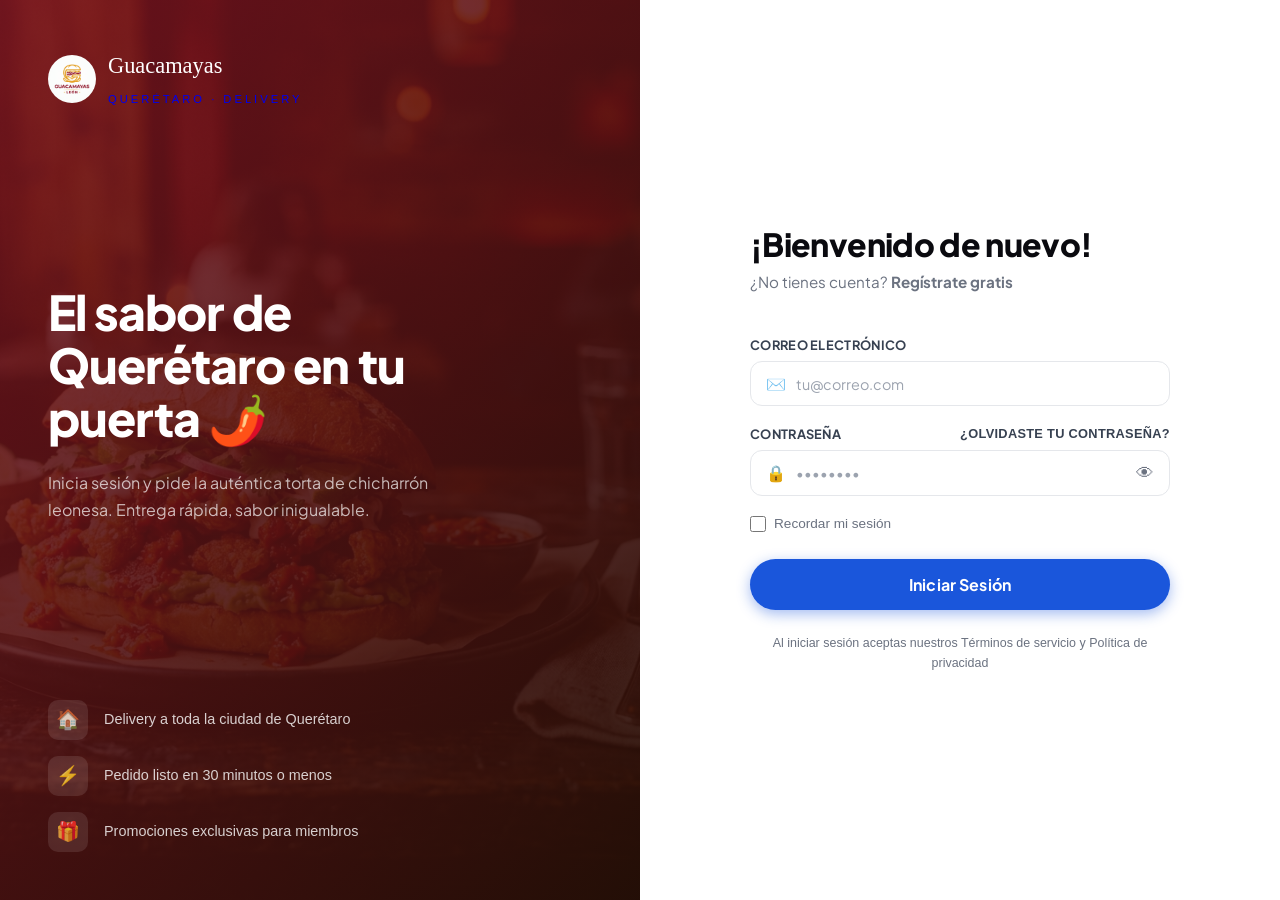
==== login.html @ 79bee3cc "subir archivos" ====
<!DOCTYPE html>
<html lang="es">

<head>
  <meta charset="UTF-8">
  <meta name="viewport" content="width=device-width, initial-scale=1.0">
  <title>Iniciar Sesión | Guacamayas Querétaro</title>
  <meta name="description" content="Inicia sesión en Guacamayas Querétaro y pide tu torta de chicharrón favorita.">
  <link rel="stylesheet" href="css/styles.css">
  <style>
    body {
      min-height: 100vh;
      display: flex;
      align-items: stretch;
      background: var(--marron);
    }

    .auth-split {
      display: grid;
      grid-template-columns: 1fr 1fr;
      width: 100%;
      min-height: 100vh;
    }

    /* LEFT PANEL */
    .auth-visual {
      position: relative;
      overflow: hidden;
      background: var(--gradiente-hero);
    }

    .auth-visual-bg {
      position: absolute;
      inset: 0;
      background: url('img/hero.png') center/cover no-repeat;
      filter: brightness(0.35) saturate(1.2);
    }

    .auth-visual-overlay {
      position: absolute;
      inset: 0;
      background: linear-gradient(135deg, rgba(176, 28, 46, 0.6) 0%, rgba(44, 18, 8, 0.8) 100%);
    }

    .auth-visual-content {
      position: relative;
      z-index: 2;
      padding: 3rem;
      height: 100%;
      display: flex;
      flex-direction: column;
      justify-content: space-between;
    }

    .auth-brand {
      display: flex;
      align-items: center;
      gap: 0.75rem;
      text-decoration: none;
    }

    .auth-brand img {
      width: 48px;
      height: 48px;
      border-radius: 50%;
      border: 2px solid var(--dorado);
    }

    .auth-brand-text .name {
      font-family: 'Playfair Display', serif;
      font-size: 1.4rem;
      color: var(--blanco);
      display: block;
    }

    .auth-brand-text .city {
      font-family: 'Montserrat', sans-serif;
      font-size: 0.7rem;
      letter-spacing: 3px;
      color: var(--dorado);
      text-transform: uppercase;
    }

    .auth-tagline {
      padding: 3rem 0;
    }

    .auth-tagline h1 {
      font-size: clamp(2rem, 4vw, 3rem);
      color: var(--blanco);
      line-height: 1.1;
      margin-bottom: 1.5rem;
    }

    .auth-tagline h1 span {
      color: var(--dorado);
    }

    .auth-tagline p {
      color: rgba(255, 255, 255, 0.7);
      font-size: 1rem;
      line-height: 1.7;
      max-width: 380px;
    }

    .auth-perks {
      display: flex;
      flex-direction: column;
      gap: 1rem;
    }

    .perk {
      display: flex;
      align-items: center;
      gap: 1rem;
      color: rgba(255, 255, 255, 0.8);
      font-family: 'Montserrat', sans-serif;
      font-size: 0.9rem;
    }

    .perk-icon {
      width: 40px;
      height: 40px;
      border-radius: 10px;
      background: rgba(255, 255, 255, 0.1);
      display: flex;
      align-items: center;
      justify-content: center;
      font-size: 1.2rem;
      flex-shrink: 0;
    }

    /* RIGHT PANEL */
    .auth-form-panel {
      background: var(--crema);
      display: flex;
      align-items: center;
      justify-content: center;
      padding: 3rem 2rem;
    }

    .auth-form-box {
      width: 100%;
      max-width: 420px;
      animation: fadeInUp 0.5s ease both;
    }

    .auth-form-header {
      margin-bottom: 2.5rem;
    }

    .auth-form-header h2 {
      font-size: 2rem;
      color: var(--marron);
      margin-bottom: 0.5rem;
    }

    .auth-form-header p {
      color: var(--gris);
      font-size: 0.95rem;
    }

    .auth-form-header p a {
      color: var(--rojo);
      font-weight: 700;
      text-decoration: none;
      transition: var(--trans);
    }

    .auth-form-header p a:hover {
      text-decoration: underline;
    }

    .auth-divider {
      display: flex;
      align-items: center;
      gap: 1rem;
      margin: 1.5rem 0;
      color: var(--gris);
      font-size: 0.8rem;
      font-family: 'Montserrat', sans-serif;
    }

    .auth-divider::before,
    .auth-divider::after {
      content: '';
      flex: 1;
      height: 1px;
      background: var(--crema-dark);
    }

    .btn-social {
      width: 100%;
      padding: 0.85rem;
      background: var(--blanco);
      border: 2px solid var(--crema-dark);
      border-radius: var(--radius-md);
      font-family: 'Montserrat', sans-serif;
      font-size: 0.9rem;
      font-weight: 600;
      color: var(--marron);
      cursor: pointer;
      display: flex;
      align-items: center;
      justify-content: center;
      gap: 0.75rem;
      transition: var(--trans);
      margin-bottom: 0.75rem;
    }

    .btn-social:hover {
      border-color: var(--rojo);
      background: var(--crema);
    }

    .btn-social img {
      width: 20px;
      height: 20px;
    }

    .forgot-link {
      float: right;
      font-family: 'Montserrat', sans-serif;
      font-size: 0.8rem;
      color: var(--rojo);
      text-decoration: none;
      font-weight: 600;
      transition: var(--trans);
    }

    .forgot-link:hover {
      text-decoration: underline;
    }

    .password-toggle {
      position: absolute;
      right: 1rem;
      top: 50%;
      transform: translateY(-50%);
      background: none;
      border: none;
      cursor: pointer;
      color: var(--gris);
      font-size: 1.1rem;
      transition: var(--trans);
    }

    .password-toggle:hover {
      color: var(--rojo);
    }

    .auth-footer-note {
      margin-top: 1.5rem;
      text-align: center;
      font-size: 0.78rem;
      color: var(--gris);
      font-family: 'Montserrat', sans-serif;
    }

    .auth-footer-note a {
      color: var(--rojo);
      text-decoration: none;
    }

    @keyframes fadeInUp {
      from {
        opacity: 0;
        transform: translateY(30px);
      }

      to {
        opacity: 1;
        transform: translateY(0);
      }
    }

    @media (max-width: 768px) {
      .auth-split {
        grid-template-columns: 1fr;
      }

      .auth-visual {
        display: none;
      }
    }
  </style>
</head>

<body>

  <div class="auth-split">
    <!-- LEFT: Visual Panel -->
    <div class="auth-visual">
      <div class="auth-visual-bg"></div>
      <div class="auth-visual-overlay"></div>
      <div class="auth-visual-content">
        <a href="index.html" class="auth-brand">
          <img src="img/logo.png" alt="Logo">
          <div class="auth-brand-text">
            <span class="name">Guacamayas</span>
            <span class="city">Querétaro · Delivery</span>
          </div>
        </a>

        <div class="auth-tagline">
          <h1>El sabor de<br>Querétaro en tu<br><span>puerta</span> 🌶️</h1>
          <p>Inicia sesión y pide la auténtica torta de chicharrón leonesa. Entrega rápida, sabor inigualable.</p>
        </div>

        <div class="auth-perks">
          <div class="perk">
            <div class="perk-icon">🏠</div>
            <span>Delivery a toda la ciudad de Querétaro</span>
          </div>
          <div class="perk">
            <div class="perk-icon">⚡</div>
            <span>Pedido listo en 30 minutos o menos</span>
          </div>
          <div class="perk">
            <div class="perk-icon">🎁</div>
            <span>Promociones exclusivas para miembros</span>
          </div>
        </div>
      </div>
    </div>

    <!-- RIGHT: Form Panel -->
    <div class="auth-form-panel">
      <div class="auth-form-box">
        <div class="auth-form-header">
          <h2>¡Bienvenido de nuevo!</h2>
          <p>¿No tienes cuenta? <a href="register.html">Regístrate gratis</a></p>
        </div>

        <!-- EMAIL FORM -->
        <form id="loginForm" onsubmit="handleLogin(event)">
          <div class="form-group">
            <label for="email">Correo electrónico</label>
            <div class="input-icon-wrap">
              <span class="icon">✉️</span>
              <input type="email" id="email" class="form-control" placeholder="tu@correo.com" required
                autocomplete="email">
            </div>
          </div>

          <div class="form-group">
            <label for="password">
              Contraseña
              <a href="#" class="forgot-link">¿Olvidaste tu contraseña?</a>
            </label>
            <div class="input-icon-wrap" style="position:relative">
              <span class="icon">🔒</span>
              <input type="password" id="password" class="form-control" placeholder="••••••••" required
                autocomplete="current-password">
              <button type="button" class="password-toggle" id="passToggle" onclick="togglePassword()">👁</button>
            </div>
          </div>

          <div style="display:flex;align-items:center;gap:0.5rem;margin-bottom:1.5rem">
            <input type="checkbox" id="remember" style="accent-color:var(--rojo);width:16px;height:16px">
            <label for="remember"
              style="font-family:'Montserrat',sans-serif;font-size:0.85rem;color:var(--gris);cursor:pointer">Recordar mi
              sesión</label>
          </div>

          <button type="submit" class="btn btn-primary btn-full btn-lg" id="loginSubmit">
            Iniciar Sesión
          </button>
        </form>

        <p class="auth-footer-note">
          Al iniciar sesión aceptas nuestros <a href="#">Términos de servicio</a> y <a href="#">Política de
            privacidad</a>
        </p>
      </div>
    </div>
  </div>

  <div class="toast-container" id="toastContainer"></div>

  <script src="js/app.js"></script>
  <script>
    async function handleLogin(e) {
      e.preventDefault();
      const btn = document.getElementById('loginSubmit');
      const email = document.getElementById('email').value.trim();
      const password = document.getElementById('password').value;

      btn.innerHTML = '<span class="spinner"></span> Verificando...';
      btn.disabled = true;

      try {
        const res = await fetch('api/login.php', {
          method: 'POST',
          headers: { 'Content-Type': 'application/json' },
          body: JSON.stringify({ email, password })
        });
        const data = await res.json();

        if (data.success) {
          localStorage.setItem('gcm_user', JSON.stringify(data.user));
          showToast('¡Bienvenido! 🌶️ Redirigiendo...', 'success');
          setTimeout(() => { window.location.href = 'menu.html'; }, 1200);
        } else {
          showToast(data.message || 'Correo o contraseña incorrectos', 'error');
          btn.innerHTML = 'Iniciar Sesión';
          btn.disabled = false;
        }
      } catch (err) {
        showToast('Error de conexión. Intenta de nuevo.', 'error');
        btn.innerHTML = 'Iniciar Sesión';
        btn.disabled = false;
      }
    }

    function togglePassword() {
      const inp = document.getElementById('password');
      inp.type = inp.type === 'password' ? 'text' : 'password';
    }

    function loginWithGoogle() {
      showToast('Login con Google próximamente 🔗', 'info');
    }

    function loginWithFacebook() {
      showToast('Login con Facebook próximamente 🔗', 'info');
    }
  </script>
</body>

</html>
---- css/styles.css ----
/* ============================================
   GUACAMAYAS QUERÉTARO — Rediseño Premium
   Paleta: Azul Profundo · Negro · Blanco
   Tipografía: Plus Jakarta Sans (estilo Rappi)
   ============================================ */

@import url('https://fonts.googleapis.com/css2?family=Plus+Jakarta+Sans:ital,wght@0,200..800;1,200..800&display=swap');

/* === VARIABLES === */
:root {
  /* Paleta principal */
  --azul:        #1A56DB;
  --azul-dark:   #1139A8;
  --azul-light:  #3B82F6;
  --azul-glow:   rgba(26,86,219,0.35);
  --azul-soft:   rgba(26,86,219,0.08);

  /* Neutros */
  --negro:       #0A0A0F;
  --negro-mid:   #111827;
  --negro-card:  #1A1F2E;
  --gris-dark:   #374151;
  --gris:        #6B7280;
  --gris-light:  #9CA3AF;
  --gris-border: #E5E7EB;
  --blanco:      #FFFFFF;
  --blanco-soft: #F9FAFB;
  --blanco-muted:#F3F4F6;

  /* Acentos */
  --acento:      #60A5FA;
  --success:     #10B981;
  --warning:     #F59E0B;
  --error:       #EF4444;

  /* Sombras */
  --sombra-sm:   0 1px 3px rgba(0,0,0,0.12), 0 1px 2px rgba(0,0,0,0.08);
  --sombra:      0 4px 16px rgba(0,0,0,0.10);
  --sombra-md:   0 8px 30px rgba(0,0,0,0.14);
  --sombra-lg:   0 20px 60px rgba(0,0,0,0.20);
  --sombra-azul: 0 8px 30px rgba(26,86,219,0.35);
  --sombra-hover:0 12px 40px rgba(26,86,219,0.25);

  /* Gradientes */
  --gradiente-hero:   linear-gradient(135deg, #0A0A0F 0%, #0D1B3E 50%, #0A0A0F 100%);
  --gradiente-btn:    linear-gradient(135deg, var(--azul) 0%, var(--azul-light) 100%);
  --gradiente-card:   linear-gradient(145deg, #1A1F2E 0%, #111827 100%);
  --gradiente-glass:  linear-gradient(135deg, rgba(255,255,255,0.06) 0%, rgba(255,255,255,0.02) 100%);

  /* Radios */
  --radius-xs: 4px;
  --radius-sm: 8px;
  --radius-md: 12px;
  --radius-lg: 18px;
  --radius-xl: 24px;
  --radius-2xl:32px;
  --radius-full:9999px;

  /* Transición */
  --trans: all 0.25s cubic-bezier(0.4,0,0.2,1);
  --trans-slow: all 0.4s cubic-bezier(0.4,0,0.2,1);
}

/* === RESET === */
*, *::before, *::after { box-sizing: border-box; margin: 0; padding: 0; }

html { scroll-behavior: smooth; font-size: 16px; }

body {
  font-family: 'Plus Jakarta Sans', sans-serif;
  background: var(--blanco-soft);
  color: var(--negro);
  line-height: 1.6;
  overflow-x: hidden;
  -webkit-font-smoothing: antialiased;
}

/* === SCROLLBAR === */
::-webkit-scrollbar { width: 5px; }
::-webkit-scrollbar-track { background: var(--blanco-muted); }
::-webkit-scrollbar-thumb { background: var(--azul); border-radius: 10px; }

/* === TYPOGRAPHY === */
h1, h2, h3 {
  font-family: 'Plus Jakarta Sans', sans-serif;
  font-weight: 800;
  letter-spacing: -0.02em;
  line-height: 1.15;
}

h4, h5, h6 {
  font-family: 'Plus Jakarta Sans', sans-serif;
  font-weight: 700;
}

/* === NAVBAR === */
.navbar {
  position: fixed;
  top: 0; left: 0; right: 0;
  z-index: 1000;
  display: flex;
  align-items: center;
  justify-content: space-between;
  padding: 0 2rem;
  height: 64px;
  background: rgba(10,10,15,0.96);
  backdrop-filter: blur(24px);
  -webkit-backdrop-filter: blur(24px);
  border-bottom: 1px solid rgba(255,255,255,0.06);
  box-shadow: 0 1px 0 rgba(255,255,255,0.04);
}

.nav-logo {
  display: flex;
  align-items: center;
  gap: 10px;
  text-decoration: none;
}

.nav-logo img {
  height: 36px;
  width: 36px;
  border-radius: var(--radius-sm);
  object-fit: cover;
  border: 1.5px solid var(--azul);
}

.nav-logo-text {
  display: flex;
  flex-direction: column;
  line-height: 1.1;
}

.nav-logo-text .brand {
  font-family: 'Plus Jakarta Sans', sans-serif;
  font-size: 1.1rem;
  color: var(--blanco);
  font-weight: 800;
  letter-spacing: -0.02em;
}

.nav-logo-text .sub {
  font-family: 'Plus Jakarta Sans', sans-serif;
  font-size: 0.62rem;
  color: var(--azul-light);
  letter-spacing: 2.5px;
  text-transform: uppercase;
  font-weight: 600;
}

.nav-links {
  display: flex;
  align-items: center;
  gap: 0.25rem;
  list-style: none;
}

.nav-links a {
  color: rgba(255,255,255,0.65);
  text-decoration: none;
  font-family: 'Plus Jakarta Sans', sans-serif;
  font-size: 0.875rem;
  font-weight: 600;
  padding: 0.45rem 0.9rem;
  border-radius: var(--radius-full);
  transition: var(--trans);
}

.nav-links a:hover {
  color: var(--blanco);
  background: rgba(255,255,255,0.08);
}

.nav-links a.active {
  color: var(--azul-light);
  background: rgba(26,86,219,0.15);
}

.nav-actions { display: flex; align-items: center; gap: 0.75rem; }

.btn-cart {
  position: relative;
  background: rgba(26,86,219,0.15);
  border: 1px solid rgba(26,86,219,0.4);
  color: var(--blanco);
  width: 40px; height: 40px;
  border-radius: var(--radius-full);
  cursor: pointer;
  display: flex; align-items: center; justify-content: center;
  font-size: 1.1rem;
  transition: var(--trans);
  text-decoration: none;
}

.btn-cart:hover {
  background: var(--azul);
  border-color: var(--azul);
  transform: scale(1.06);
  box-shadow: var(--sombra-azul);
}

.cart-badge {
  position: absolute;
  top: -4px; right: -4px;
  background: var(--azul-light);
  color: var(--blanco);
  font-size: 0.6rem;
  font-weight: 800;
  width: 16px; height: 16px;
  border-radius: 50%;
  display: flex; align-items: center; justify-content: center;
  font-family: 'Plus Jakarta Sans', sans-serif;
  border: 1.5px solid var(--negro);
}

/* === BUTTONS === */
.btn {
  display: inline-flex;
  align-items: center;
  justify-content: center;
  gap: 0.5rem;
  padding: 0.75rem 1.5rem;
  border-radius: var(--radius-full);
  font-family: 'Plus Jakarta Sans', sans-serif;
  font-size: 0.875rem;
  font-weight: 700;
  letter-spacing: 0.01em;
  border: none;
  cursor: pointer;
  text-decoration: none;
  transition: var(--trans);
  position: relative;
  overflow: hidden;
  white-space: nowrap;
}

.btn-primary {
  background: var(--azul);
  color: var(--blanco);
  box-shadow: 0 4px 14px rgba(26,86,219,0.4);
}

.btn-primary:hover {
  background: var(--azul-dark);
  transform: translateY(-1px);
  box-shadow: 0 8px 24px rgba(26,86,219,0.5);
}

.btn-primary:active { transform: translateY(0); }

.btn-secondary {
  background: transparent;
  color: var(--azul);
  border: 1.5px solid var(--azul);
}

.btn-secondary:hover {
  background: var(--azul-soft);
  transform: translateY(-1px);
}

.btn-dark {
  background: var(--negro);
  color: var(--blanco);
  box-shadow: var(--sombra-sm);
}

.btn-dark:hover {
  background: var(--negro-mid);
  transform: translateY(-1px);
  box-shadow: var(--sombra-md);
}

.btn-ghost {
  background: rgba(255,255,255,0.08);
  color: var(--blanco);
  border: 1px solid rgba(255,255,255,0.12);
}

.btn-ghost:hover {
  background: rgba(255,255,255,0.14);
  transform: translateY(-1px);
}

.btn-sm  { padding: 0.45rem 1rem;  font-size: 0.8rem; }
.btn-lg  { padding: 0.95rem 2rem;  font-size: 1rem; }
.btn-full { width: 100%; }

/* === CARDS === */
.card {
  background: var(--blanco);
  border-radius: var(--radius-lg);
  overflow: hidden;
  box-shadow: var(--sombra-sm);
  border: 1px solid var(--gris-border);
  transition: var(--trans);
}

.card:hover {
  transform: translateY(-4px);
  box-shadow: var(--sombra-hover);
  border-color: rgba(26,86,219,0.2);
}

/* === BADGE === */
.badge {
  display: inline-flex;
  align-items: center;
  gap: 0.25rem;
  padding: 0.2rem 0.65rem;
  border-radius: var(--radius-full);
  font-family: 'Plus Jakarta Sans', sans-serif;
  font-size: 0.72rem;
  font-weight: 700;
  letter-spacing: 0.3px;
}

.badge-hot  { background: rgba(239,68,68,0.1);  color: #EF4444; }
.badge-new  { background: rgba(26,86,219,0.1);  color: var(--azul); }
.badge-veg  { background: rgba(16,185,129,0.1); color: var(--success); }
.badge-dark { background: var(--negro); color: var(--blanco); }

/* === SECTION TITLES === */
.section-title { text-align: center; margin-bottom: 3rem; }

.section-title h2 {
  font-size: 2.25rem;
  color: var(--negro);
  margin-bottom: 0.5rem;
}

.section-title h2 span { color: var(--azul); }

.section-title p {
  color: var(--gris);
  font-size: 1rem;
  max-width: 500px;
  margin: 0 auto;
  font-weight: 500;
}

.section-line {
  width: 48px;
  height: 3px;
  background: var(--gradiente-btn);
  border-radius: 2px;
  margin: 0.75rem auto 1.25rem;
}

/* === INPUT FIELDS === */
.form-group { margin-bottom: 1.1rem; }

.form-group label {
  display: block;
  font-family: 'Plus Jakarta Sans', sans-serif;
  font-size: 0.8rem;
  font-weight: 700;
  color: var(--gris-dark);
  margin-bottom: 0.35rem;
  letter-spacing: 0.3px;
  text-transform: uppercase;
}

.form-control {
  width: 100%;
  padding: 0.8rem 1.1rem;
  border: 1.5px solid var(--gris-border);
  border-radius: var(--radius-md);
  font-family: 'Plus Jakarta Sans', sans-serif;
  font-size: 0.9rem;
  font-weight: 500;
  color: var(--negro);
  background: var(--blanco);
  transition: var(--trans);
  outline: none;
}

.form-control:focus {
  border-color: var(--azul);
  box-shadow: 0 0 0 3px rgba(26,86,219,0.12);
}

.form-control::placeholder {
  color: var(--gris-light);
  font-weight: 400;
}

.input-icon-wrap { position: relative; }

.input-icon-wrap .icon {
  position: absolute;
  left: 1rem; top: 50%;
  transform: translateY(-50%);
  color: var(--gris-light);
  font-size: 1rem;
  pointer-events: none;
}

.input-icon-wrap .form-control { padding-left: 2.8rem; }

/* === TOAST === */
.toast-container {
  position: fixed;
  bottom: 1.5rem; right: 1.5rem;
  z-index: 9999;
  display: flex;
  flex-direction: column;
  gap: 0.5rem;
}

.toast {
  background: var(--negro-mid);
  color: var(--blanco);
  padding: 0.85rem 1.25rem;
  border-radius: var(--radius-md);
  font-family: 'Plus Jakarta Sans', sans-serif;
  font-size: 0.85rem;
  font-weight: 600;
  box-shadow: var(--sombra-lg);
  display: flex;
  align-items: center;
  gap: 0.65rem;
  min-width: 260px;
  max-width: 340px;
  animation: slideInToast 0.35s cubic-bezier(0.4,0,0.2,1);
  border-left: 3px solid var(--azul);
}

.toast.success { border-left-color: var(--success); }
.toast.warning { border-left-color: var(--warning); }
.toast.error   { border-left-color: var(--error); }

@keyframes slideInToast {
  from { opacity: 0; transform: translateX(30px) scale(0.95); }
  to   { opacity: 1; transform: translateX(0) scale(1); }
}

/* === MODAL === */
.modal-overlay {
  position: fixed; inset: 0;
  background: rgba(0,0,0,0.7);
  backdrop-filter: blur(8px);
  z-index: 2000;
  display: flex; align-items: center; justify-content: center;
  opacity: 0;
  pointer-events: none;
  transition: var(--trans);
}

.modal-overlay.open { opacity: 1; pointer-events: all; }

.modal {
  background: var(--blanco);
  border-radius: var(--radius-xl);
  padding: 2.25rem;
  width: 90%;
  max-width: 500px;
  position: relative;
  transform: scale(0.94) translateY(16px);
  transition: var(--trans-slow);
  box-shadow: var(--sombra-lg);
  border: 1px solid var(--gris-border);
}

.modal-overlay.open .modal { transform: scale(1) translateY(0); }

.modal-close {
  position: absolute;
  top: 1rem; right: 1rem;
  background: var(--blanco-muted);
  border: none;
  width: 30px; height: 30px;
  border-radius: 50%;
  cursor: pointer;
  display: flex; align-items: center; justify-content: center;
  font-size: 0.85rem;
  color: var(--gris);
  transition: var(--trans);
}

.modal-close:hover { background: var(--error); color: var(--blanco); }

/* === RATING STARS === */
.stars { color: var(--warning); font-size: 0.85rem; letter-spacing: 1px; }

/* === PRICE === */
.price {
  font-family: 'Plus Jakarta Sans', sans-serif;
  font-weight: 800;
  color: var(--azul);
}

.price-old {
  font-family: 'Plus Jakarta Sans', sans-serif;
  font-size: 0.85rem;
  color: var(--gris-light);
  text-decoration: line-through;
  margin-right: 0.4rem;
}

/* === FOOTER === */
.footer {
  background: var(--negro);
  color: rgba(255,255,255,0.6);
  padding: 3rem 2rem 1.5rem;
}

.footer-grid {
  display: grid;
  grid-template-columns: 2fr 1fr 1fr 1.5fr;
  gap: 2.5rem;
  max-width: 1200px;
  margin: 0 auto 2rem;
}

.footer-brand .brand {
  font-family: 'Plus Jakarta Sans', sans-serif;
  font-size: 1.25rem;
  color: var(--blanco);
  margin-bottom: 0.6rem;
  font-weight: 800;
  letter-spacing: -0.02em;
}

.footer-brand p { font-size: 0.875rem; line-height: 1.7; }

.footer-col h5 {
  color: var(--blanco);
  font-family: 'Plus Jakarta Sans', sans-serif;
  font-size: 0.78rem;
  letter-spacing: 1.5px;
  text-transform: uppercase;
  margin-bottom: 1rem;
  font-weight: 700;
}

.footer-col ul { list-style: none; }
.footer-col ul li { margin-bottom: 0.5rem; }
.footer-col ul li a {
  color: rgba(255,255,255,0.5);
  text-decoration: none;
  font-size: 0.875rem;
  transition: var(--trans);
  font-weight: 500;
}
.footer-col ul li a:hover { color: var(--azul-light); }

.footer-divider {
  border: none;
  border-top: 1px solid rgba(255,255,255,0.07);
  margin: 0 auto 1.25rem;
  max-width: 1200px;
}

.footer-bottom {
  max-width: 1200px;
  margin: 0 auto;
  display: flex;
  justify-content: space-between;
  align-items: center;
  font-size: 0.78rem;
  color: rgba(255,255,255,0.3);
  font-weight: 500;
}

.social-links { display: flex; gap: 0.6rem; }
.social-links a {
  width: 34px; height: 34px;
  border-radius: var(--radius-sm);
  background: rgba(255,255,255,0.06);
  border: 1px solid rgba(255,255,255,0.08);
  display: flex; align-items: center; justify-content: center;
  color: rgba(255,255,255,0.6);
  text-decoration: none;
  transition: var(--trans);
}
.social-links a:hover {
  background: var(--azul);
  border-color: var(--azul);
  color: var(--blanco);
}

/* === LOADING SPINNER === */
.spinner {
  width: 18px; height: 18px;
  border: 2.5px solid rgba(255,255,255,0.3);
  border-top-color: var(--blanco);
  border-radius: 50%;
  animation: spin 0.7s linear infinite;
  display: inline-block;
  vertical-align: middle;
}

@keyframes spin { to { transform: rotate(360deg); } }

/* === QUANTITY CONTROL === */
.qty-control {
  display: flex;
  align-items: center;
  gap: 0.4rem;
  background: var(--blanco-muted);
  border-radius: var(--radius-full);
  padding: 0.2rem;
  border: 1px solid var(--gris-border);
}

.qty-btn {
  width: 28px; height: 28px;
  border-radius: 50%;
  border: none;
  background: transparent;
  color: var(--azul);
  font-size: 1.1rem;
  font-weight: 700;
  cursor: pointer;
  display: flex; align-items: center; justify-content: center;
  transition: var(--trans);
  font-family: 'Plus Jakarta Sans', sans-serif;
}

.qty-btn:hover { background: var(--azul); color: var(--blanco); }

.qty-num {
  font-family: 'Plus Jakarta Sans', sans-serif;
  font-weight: 800;
  font-size: 0.9rem;
  min-width: 24px;
  text-align: center;
  color: var(--negro);
}

/* === CHIP / TAG === */
.chip {
  display: inline-flex;
  align-items: center;
  gap: 0.3rem;
  padding: 0.3rem 0.8rem;
  border-radius: var(--radius-full);
  background: var(--blanco-muted);
  border: 1px solid var(--gris-border);
  font-family: 'Plus Jakarta Sans', sans-serif;
  font-size: 0.78rem;
  font-weight: 600;
  color: var(--gris-dark);
  cursor: pointer;
  transition: var(--trans);
}

.chip:hover, .chip.active {
  background: var(--azul-soft);
  border-color: rgba(26,86,219,0.3);
  color: var(--azul);
}

/* === DIVIDER === */
.divider {
  display: flex;
  align-items: center;
  gap: 0.75rem;
  color: var(--gris-light);
  font-size: 0.78rem;
  font-weight: 600;
  font-family: 'Plus Jakarta Sans', sans-serif;
}
.divider::before, .divider::after {
  content: '';
  flex: 1;
  height: 1px;
  background: var(--gris-border);
}

/* === RESPONSIVE === */
@media (max-width: 900px) {
  .footer-grid { grid-template-columns: 1fr 1fr; }
  .nav-links   { display: none; }
}

@media (max-width: 600px) {
  .footer-grid   { grid-template-columns: 1fr; }
  .footer-bottom { flex-direction: column; gap: 1rem; text-align: center; }
  .section-title h2 { font-size: 1.75rem; }
  .navbar { padding: 0 1rem; }
}
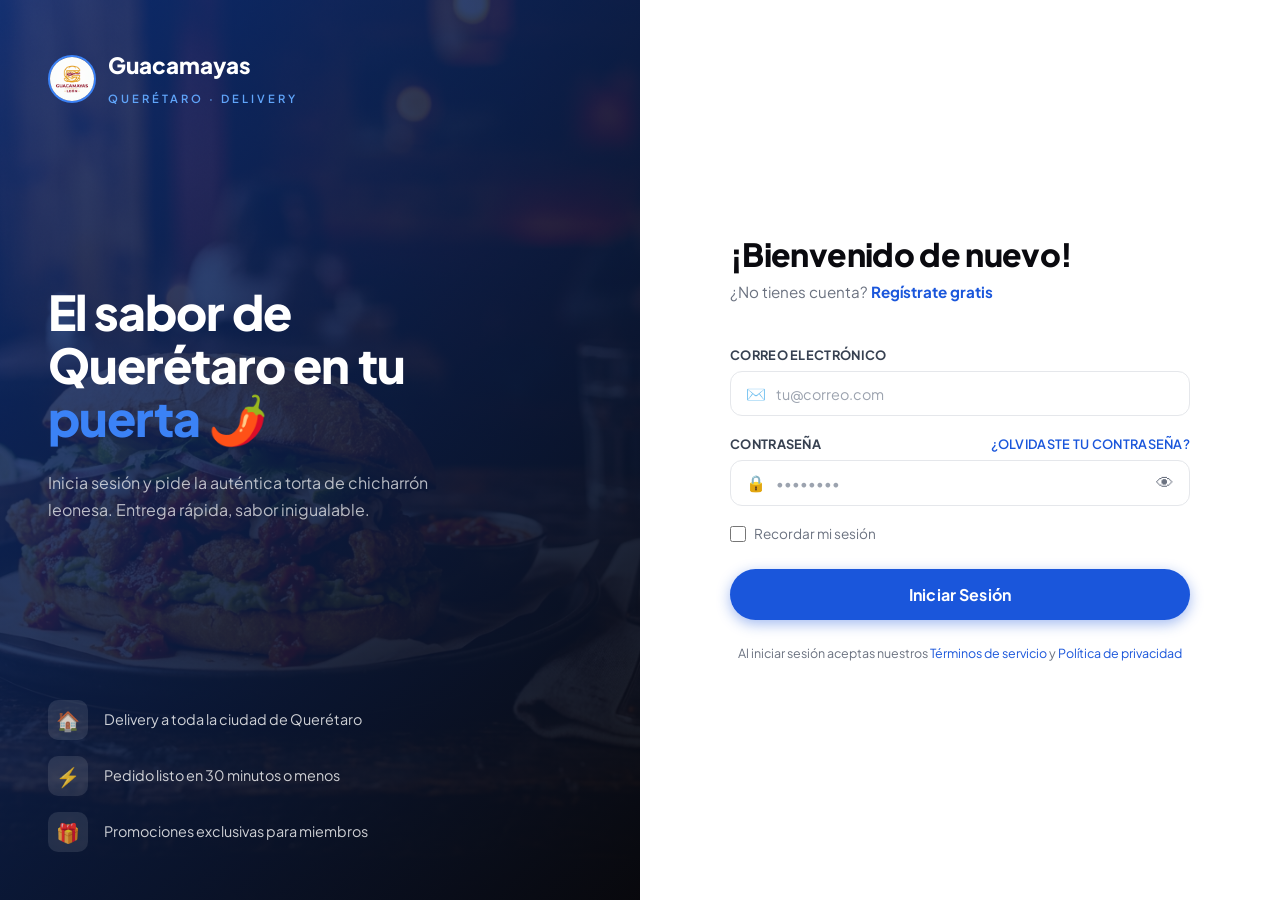
==== commit 28a07e80: "subir archivos" ====
--- a/login.html
+++ b/login.html
@@ -7,283 +7,6 @@
   <title>Iniciar Sesión | Guacamayas Querétaro</title>
   <meta name="description" content="Inicia sesión en Guacamayas Querétaro y pide tu torta de chicharrón favorita.">
   <link rel="stylesheet" href="css/styles.css">
-  <style>
-    body {
-      min-height: 100vh;
-      display: flex;
-      align-items: stretch;
-      background: var(--marron);
-    }
-
-    .auth-split {
-      display: grid;
-      grid-template-columns: 1fr 1fr;
-      width: 100%;
-      min-height: 100vh;
-    }
-
-    /* LEFT PANEL */
-    .auth-visual {
-      position: relative;
-      overflow: hidden;
-      background: var(--gradiente-hero);
-    }
-
-    .auth-visual-bg {
-      position: absolute;
-      inset: 0;
-      background: url('img/hero.png') center/cover no-repeat;
-      filter: brightness(0.35) saturate(1.2);
-    }
-
-    .auth-visual-overlay {
-      position: absolute;
-      inset: 0;
-      background: linear-gradient(135deg, rgba(176, 28, 46, 0.6) 0%, rgba(44, 18, 8, 0.8) 100%);
-    }
-
-    .auth-visual-content {
-      position: relative;
-      z-index: 2;
-      padding: 3rem;
-      height: 100%;
-      display: flex;
-      flex-direction: column;
-      justify-content: space-between;
-    }
-
-    .auth-brand {
-      display: flex;
-      align-items: center;
-      gap: 0.75rem;
-      text-decoration: none;
-    }
-
-    .auth-brand img {
-      width: 48px;
-      height: 48px;
-      border-radius: 50%;
-      border: 2px solid var(--dorado);
-    }
-
-    .auth-brand-text .name {
-      font-family: 'Playfair Display', serif;
-      font-size: 1.4rem;
-      color: var(--blanco);
-      display: block;
-    }
-
-    .auth-brand-text .city {
-      font-family: 'Montserrat', sans-serif;
-      font-size: 0.7rem;
-      letter-spacing: 3px;
-      color: var(--dorado);
-      text-transform: uppercase;
-    }
-
-    .auth-tagline {
-      padding: 3rem 0;
-    }
-
-    .auth-tagline h1 {
-      font-size: clamp(2rem, 4vw, 3rem);
-      color: var(--blanco);
-      line-height: 1.1;
-      margin-bottom: 1.5rem;
-    }
-
-    .auth-tagline h1 span {
-      color: var(--dorado);
-    }
-
-    .auth-tagline p {
-      color: rgba(255, 255, 255, 0.7);
-      font-size: 1rem;
-      line-height: 1.7;
-      max-width: 380px;
-    }
-
-    .auth-perks {
-      display: flex;
-      flex-direction: column;
-      gap: 1rem;
-    }
-
-    .perk {
-      display: flex;
-      align-items: center;
-      gap: 1rem;
-      color: rgba(255, 255, 255, 0.8);
-      font-family: 'Montserrat', sans-serif;
-      font-size: 0.9rem;
-    }
-
-    .perk-icon {
-      width: 40px;
-      height: 40px;
-      border-radius: 10px;
-      background: rgba(255, 255, 255, 0.1);
-      display: flex;
-      align-items: center;
-      justify-content: center;
-      font-size: 1.2rem;
-      flex-shrink: 0;
-    }
-
-    /* RIGHT PANEL */
-    .auth-form-panel {
-      background: var(--crema);
-      display: flex;
-      align-items: center;
-      justify-content: center;
-      padding: 3rem 2rem;
-    }
-
-    .auth-form-box {
-      width: 100%;
-      max-width: 420px;
-      animation: fadeInUp 0.5s ease both;
-    }
-
-    .auth-form-header {
-      margin-bottom: 2.5rem;
-    }
-
-    .auth-form-header h2 {
-      font-size: 2rem;
-      color: var(--marron);
-      margin-bottom: 0.5rem;
-    }
-
-    .auth-form-header p {
-      color: var(--gris);
-      font-size: 0.95rem;
-    }
-
-    .auth-form-header p a {
-      color: var(--rojo);
-      font-weight: 700;
-      text-decoration: none;
-      transition: var(--trans);
-    }
-
-    .auth-form-header p a:hover {
-      text-decoration: underline;
-    }
-
-    .auth-divider {
-      display: flex;
-      align-items: center;
-      gap: 1rem;
-      margin: 1.5rem 0;
-      color: var(--gris);
-      font-size: 0.8rem;
-      font-family: 'Montserrat', sans-serif;
-    }
-
-    .auth-divider::before,
-    .auth-divider::after {
-      content: '';
-      flex: 1;
-      height: 1px;
-      background: var(--crema-dark);
-    }
-
-    .btn-social {
-      width: 100%;
-      padding: 0.85rem;
-      background: var(--blanco);
-      border: 2px solid var(--crema-dark);
-      border-radius: var(--radius-md);
-      font-family: 'Montserrat', sans-serif;
-      font-size: 0.9rem;
-      font-weight: 600;
-      color: var(--marron);
-      cursor: pointer;
-      display: flex;
-      align-items: center;
-      justify-content: center;
-      gap: 0.75rem;
-      transition: var(--trans);
-      margin-bottom: 0.75rem;
-    }
-
-    .btn-social:hover {
-      border-color: var(--rojo);
-      background: var(--crema);
-    }
-
-    .btn-social img {
-      width: 20px;
-      height: 20px;
-    }
-
-    .forgot-link {
-      float: right;
-      font-family: 'Montserrat', sans-serif;
-      font-size: 0.8rem;
-      color: var(--rojo);
-      text-decoration: none;
-      font-weight: 600;
-      transition: var(--trans);
-    }
-
-    .forgot-link:hover {
-      text-decoration: underline;
-    }
-
-    .password-toggle {
-      position: absolute;
-      right: 1rem;
-      top: 50%;
-      transform: translateY(-50%);
-      background: none;
-      border: none;
-      cursor: pointer;
-      color: var(--gris);
-      font-size: 1.1rem;
-      transition: var(--trans);
-    }
-
-    .password-toggle:hover {
-      color: var(--rojo);
-    }
-
-    .auth-footer-note {
-      margin-top: 1.5rem;
-      text-align: center;
-      font-size: 0.78rem;
-      color: var(--gris);
-      font-family: 'Montserrat', sans-serif;
-    }
-
-    .auth-footer-note a {
-      color: var(--rojo);
-      text-decoration: none;
-    }
-
-    @keyframes fadeInUp {
-      from {
-        opacity: 0;
-        transform: translateY(30px);
-      }
-
-      to {
-        opacity: 1;
-        transform: translateY(0);
-      }
-    }
-
-    @media (max-width: 768px) {
-      .auth-split {
-        grid-template-columns: 1fr;
-      }
-
-      .auth-visual {
-        display: none;
-      }
-    }
-  </style>
 </head>
 
 <body>
@@ -357,10 +80,8 @@
           </div>
 
           <div style="display:flex;align-items:center;gap:0.5rem;margin-bottom:1.5rem">
-            <input type="checkbox" id="remember" style="accent-color:var(--rojo);width:16px;height:16px">
-            <label for="remember"
-              style="font-family:'Montserrat',sans-serif;font-size:0.85rem;color:var(--gris);cursor:pointer">Recordar mi
-              sesión</label>
+            <input type="checkbox" id="remember" style="accent-color:var(--azul);width:16px;height:16px">
+            <label for="remember" style="font-size:0.85rem;color:var(--gris);cursor:pointer">Recordar mi sesión</label>
           </div>
 
           <button type="submit" class="btn btn-primary btn-full btn-lg" id="loginSubmit">
--- a/css/styles.css
+++ b/css/styles.css
@@ -681,3 +681,890 @@
   .section-title h2 { font-size: 1.75rem; }
   .navbar { padding: 0 1rem; }
 }
+
+/* ============================================
+   AUTH PAGES — Login & Register
+   ============================================ */
+
+.auth-split {
+  display: grid;
+  grid-template-columns: 1fr 1fr;
+  width: 100%;
+  min-height: 100vh;
+}
+
+/* LEFT PANEL */
+.auth-visual {
+  position: relative;
+  overflow: hidden;
+  background: var(--gradiente-hero);
+}
+
+.auth-visual-bg {
+  position: absolute;
+  inset: 0;
+  background: url('../img/hero.png') center/cover no-repeat;
+  filter: brightness(0.35) saturate(1.2);
+}
+
+.auth-visual-overlay {
+  position: absolute;
+  inset: 0;
+  background: linear-gradient(135deg, rgba(26,86,219,0.5) 0%, rgba(10,10,15,0.85) 100%);
+}
+
+.auth-visual-content {
+  position: relative;
+  z-index: 2;
+  padding: 3rem;
+  height: 100%;
+  display: flex;
+  flex-direction: column;
+  justify-content: space-between;
+}
+
+.auth-brand {
+  display: flex;
+  align-items: center;
+  gap: 0.75rem;
+  text-decoration: none;
+}
+
+.auth-brand img {
+  width: 48px;
+  height: 48px;
+  border-radius: 50%;
+  border: 2px solid var(--azul-light);
+  object-fit: cover;
+}
+
+.auth-brand-text .name {
+  font-family: 'Plus Jakarta Sans', sans-serif;
+  font-size: 1.4rem;
+  color: var(--blanco);
+  display: block;
+  font-weight: 800;
+}
+
+.auth-brand-text .city {
+  font-family: 'Plus Jakarta Sans', sans-serif;
+  font-size: 0.7rem;
+  letter-spacing: 3px;
+  color: var(--acento);
+  text-transform: uppercase;
+  font-weight: 600;
+}
+
+.auth-tagline {
+  padding: 3rem 0;
+}
+
+.auth-tagline h1 {
+  font-size: clamp(2rem, 4vw, 3rem);
+  color: var(--blanco);
+  line-height: 1.1;
+  margin-bottom: 1.5rem;
+}
+
+.auth-tagline h1 span {
+  color: var(--azul-light);
+}
+
+.auth-tagline p {
+  color: rgba(255, 255, 255, 0.7);
+  font-size: 1rem;
+  line-height: 1.7;
+  max-width: 380px;
+}
+
+.auth-perks {
+  display: flex;
+  flex-direction: column;
+  gap: 1rem;
+}
+
+.perk {
+  display: flex;
+  align-items: center;
+  gap: 1rem;
+  color: rgba(255, 255, 255, 0.8);
+  font-family: 'Plus Jakarta Sans', sans-serif;
+  font-size: 0.9rem;
+}
+
+.perk-icon {
+  width: 40px;
+  height: 40px;
+  border-radius: 10px;
+  background: rgba(255, 255, 255, 0.1);
+  display: flex;
+  align-items: center;
+  justify-content: center;
+  font-size: 1.2rem;
+  flex-shrink: 0;
+}
+
+/* RIGHT PANEL */
+.auth-form-panel {
+  background: var(--blanco);
+  display: flex;
+  align-items: center;
+  justify-content: center;
+  padding: 3rem 2rem;
+  overflow-y: auto;
+}
+
+.auth-form-box {
+  width: 100%;
+  max-width: 460px;
+  animation: fadeInUp 0.5s ease both;
+}
+
+.auth-form-header {
+  margin-bottom: 2.5rem;
+}
+
+.auth-form-header h2 {
+  font-size: 2rem;
+  color: var(--negro);
+  margin-bottom: 0.5rem;
+  font-weight: 800;
+  letter-spacing: -0.02em;
+}
+
+.auth-form-header p {
+  color: var(--gris);
+  font-size: 0.95rem;
+}
+
+.auth-form-header p a {
+  color: var(--azul);
+  font-weight: 700;
+  text-decoration: none;
+  transition: var(--trans);
+}
+
+.auth-form-header p a:hover {
+  text-decoration: underline;
+}
+
+.auth-divider {
+  display: flex;
+  align-items: center;
+  gap: 1rem;
+  margin: 1.5rem 0;
+  color: var(--gris);
+  font-size: 0.8rem;
+  font-family: 'Plus Jakarta Sans', sans-serif;
+}
+
+.auth-divider::before,
+.auth-divider::after {
+  content: '';
+  flex: 1;
+  height: 1px;
+  background: var(--gris-border);
+}
+
+.btn-social {
+  width: 100%;
+  padding: 0.85rem;
+  background: var(--blanco);
+  border: 2px solid var(--gris-border);
+  border-radius: var(--radius-md);
+  font-family: 'Plus Jakarta Sans', sans-serif;
+  font-size: 0.9rem;
+  font-weight: 600;
+  color: var(--negro);
+  cursor: pointer;
+  display: flex;
+  align-items: center;
+  justify-content: center;
+  gap: 0.75rem;
+  transition: var(--trans);
+  margin-bottom: 0.75rem;
+}
+
+.btn-social:hover {
+  border-color: var(--azul);
+  background: var(--azul-soft);
+}
+
+.btn-social img {
+  width: 20px;
+  height: 20px;
+}
+
+.forgot-link {
+  float: right;
+  font-family: 'Plus Jakarta Sans', sans-serif;
+  font-size: 0.8rem;
+  color: var(--azul);
+  text-decoration: none;
+  font-weight: 600;
+  transition: var(--trans);
+}
+
+.forgot-link:hover {
+  text-decoration: underline;
+}
+
+.password-toggle {
+  position: absolute;
+  right: 1rem;
+  top: 50%;
+  transform: translateY(-50%);
+  background: none;
+  border: none;
+  cursor: pointer;
+  color: var(--gris);
+  font-size: 1.1rem;
+  transition: var(--trans);
+}
+
+.password-toggle:hover {
+  color: var(--azul);
+}
+
+.auth-footer-note {
+  margin-top: 1.5rem;
+  text-align: center;
+  font-size: 0.78rem;
+  color: var(--gris);
+  font-family: 'Plus Jakarta Sans', sans-serif;
+}
+
+.auth-footer-note a {
+  color: var(--azul);
+  text-decoration: none;
+}
+
+/* Register-specific */
+.form-row {
+  display: grid;
+  grid-template-columns: 1fr 1fr;
+  gap: 1rem;
+}
+
+.password-strength {
+  margin-top: 0.5rem;
+  height: 4px;
+  background: var(--gris-border);
+  border-radius: 2px;
+  overflow: hidden;
+}
+
+.password-strength-bar {
+  height: 100%;
+  border-radius: 2px;
+  transition: var(--trans);
+  width: 0%;
+}
+
+.strength-weak   { background: var(--error);   width: 33%; }
+.strength-medium { background: var(--warning);  width: 66%; }
+.strength-strong { background: var(--success);  width: 100%; }
+
+.strength-label {
+  font-family: 'Plus Jakarta Sans', sans-serif;
+  font-size: 0.75rem;
+  margin-top: 0.25rem;
+}
+
+.terms-check {
+  display: flex;
+  align-items: flex-start;
+  gap: 0.75rem;
+  margin-bottom: 1.5rem;
+}
+
+.terms-check input {
+  width: 18px; height: 18px;
+  flex-shrink: 0;
+  accent-color: var(--azul);
+  margin-top: 3px;
+  cursor: pointer;
+}
+
+.terms-check label {
+  font-family: 'Plus Jakarta Sans', sans-serif;
+  font-size: 0.83rem;
+  color: var(--gris);
+  cursor: pointer;
+  line-height: 1.5;
+}
+
+.terms-check label a { color: var(--azul); text-decoration: none; font-weight: 600; }
+
+.step-indicator {
+  display: flex;
+  gap: 0.5rem;
+  margin-bottom: 2rem;
+}
+
+.step-dot {
+  flex: 1;
+  height: 4px;
+  border-radius: 2px;
+  background: var(--gris-border);
+  transition: var(--trans);
+}
+
+.step-dot.active { background: var(--azul); }
+.step-dot.done   { background: var(--success); }
+
+.promo-card {
+  background: rgba(255,255,255,0.08);
+  border: 1px solid rgba(255,255,255,0.15);
+  border-radius: var(--radius-md);
+  padding: 1.5rem;
+  backdrop-filter: blur(10px);
+}
+
+.promo-card .promo-label {
+  font-family: 'Plus Jakarta Sans', sans-serif;
+  font-size: 0.7rem;
+  letter-spacing: 2px;
+  color: var(--acento);
+  text-transform: uppercase;
+  margin-bottom: 0.5rem;
+  font-weight: 700;
+}
+
+.promo-card h3 { color: var(--blanco); font-size: 1.1rem; margin-bottom: 0.25rem; }
+.promo-card p  { color: rgba(255,255,255,0.6); font-size: 0.85rem; }
+
+@keyframes fadeInUp {
+  from { opacity: 0; transform: translateY(30px); }
+  to   { opacity: 1; transform: translateY(0); }
+}
+
+@media (max-width: 768px) {
+  .auth-split { grid-template-columns: 1fr; }
+  .auth-visual { display: none; }
+  .form-row { grid-template-columns: 1fr; }
+}
+
+/* ============================================
+   CART PAGE
+   ============================================ */
+
+/* Cart page body offset for fixed navbar */
+body:has(.cart-page) { background: var(--blanco-soft); padding-top: 64px; }
+
+.cart-page {
+  max-width: 1100px;
+  margin: 0 auto;
+  padding: 2.5rem 2rem;
+  display: grid;
+  grid-template-columns: 1.5fr 1fr;
+  gap: 2.5rem;
+  align-items: start;
+}
+
+.cart-page-header {
+  grid-column: 1 / -1;
+  margin-bottom: 0.5rem;
+}
+
+.cart-page-header h1 {
+  font-size: 2rem;
+  color: var(--negro);
+  font-weight: 800;
+  letter-spacing: -0.02em;
+}
+
+.cart-page-header p { color: var(--gris); }
+
+/* ITEMS SECTION */
+.order-items-section {
+  background: var(--blanco);
+  border-radius: var(--radius-lg);
+  overflow: hidden;
+  box-shadow: var(--sombra);
+  border: 1px solid var(--gris-border);
+}
+
+.section-head {
+  padding: 1.25rem 1.75rem;
+  background: var(--negro);
+  color: var(--blanco);
+  font-family: 'Plus Jakarta Sans', sans-serif;
+  font-size: 0.95rem;
+  font-weight: 700;
+  display: flex;
+  align-items: center;
+  justify-content: space-between;
+}
+
+.items-list { padding: 0.5rem 1.75rem; }
+
+.order-item-row {
+  display: grid;
+  grid-template-columns: 60px 1fr auto auto;
+  align-items: center;
+  gap: 1rem;
+  padding: 1.25rem 0;
+  border-bottom: 1px solid var(--gris-border);
+}
+
+.order-item-row:last-child { border-bottom: none; }
+
+.order-item-img {
+  width: 60px; height: 60px;
+  border-radius: var(--radius-sm);
+  object-fit: cover;
+}
+
+.order-item-name {
+  font-family: 'Plus Jakarta Sans', sans-serif;
+  font-weight: 700;
+  font-size: 0.95rem;
+  color: var(--negro);
+  margin-bottom: 0.2rem;
+}
+
+.order-item-mods { font-size: 0.78rem; color: var(--gris); }
+
+.order-item-unit {
+  font-size: 0.8rem;
+  color: var(--gris);
+  font-family: 'Plus Jakarta Sans', sans-serif;
+}
+
+.order-item-total {
+  font-family: 'Plus Jakarta Sans', sans-serif;
+  font-weight: 800;
+  font-size: 1rem;
+  color: var(--azul);
+}
+
+/* DELIVERY FORM */
+.delivery-section {
+  background: var(--blanco);
+  border-radius: var(--radius-lg);
+  overflow: hidden;
+  box-shadow: var(--sombra);
+  border: 1px solid var(--gris-border);
+  margin-top: 1.5rem;
+}
+
+.delivery-form { padding: 1.5rem 1.75rem; }
+
+/* ORDER SUMMARY */
+.order-summary-box {
+  background: var(--blanco);
+  border-radius: var(--radius-lg);
+  box-shadow: var(--sombra);
+  border: 1px solid var(--gris-border);
+  overflow: hidden;
+  position: sticky;
+  top: 90px;
+}
+
+.summary-body { padding: 1.5rem; }
+
+.summary-row {
+  display: flex;
+  justify-content: space-between;
+  font-family: 'Plus Jakarta Sans', sans-serif;
+  font-size: 0.88rem;
+  color: var(--gris);
+  margin-bottom: 0.75rem;
+}
+
+.summary-total {
+  font-size: 1.15rem;
+  font-weight: 800;
+  color: var(--negro);
+}
+
+.summary-divider { height: 1px; background: var(--gris-border); margin: 1rem 0; }
+
+.promo-row { display: flex; gap: 0.5rem; margin-bottom: 1.25rem; }
+.promo-row input { font-size: 0.82rem; padding: 0.6rem 1rem; }
+
+.payment-methods { margin-bottom: 1.5rem; }
+.payment-methods h5 {
+  font-size: 0.82rem;
+  font-family: 'Plus Jakarta Sans', sans-serif;
+  font-weight: 700;
+  text-transform: uppercase;
+  letter-spacing: 0.5px;
+  color: var(--negro);
+  margin-bottom: 0.75rem;
+}
+
+.pay-option {
+  display: flex;
+  align-items: center;
+  gap: 0.75rem;
+  padding: 0.85rem 1rem;
+  border: 2px solid var(--gris-border);
+  border-radius: var(--radius-sm);
+  cursor: pointer;
+  margin-bottom: 0.5rem;
+  transition: var(--trans);
+  font-family: 'Plus Jakarta Sans', sans-serif;
+  font-size: 0.88rem;
+  font-weight: 600;
+  color: var(--negro);
+}
+
+.pay-option:hover { border-color: var(--azul); }
+.pay-option.selected { border-color: var(--azul); background: var(--azul-soft); }
+.pay-option input { accent-color: var(--azul); }
+
+.guarantee-badges {
+  display: flex;
+  gap: 0.5rem;
+  justify-content: center;
+  padding: 1rem;
+  border-top: 1px solid var(--gris-border);
+  background: var(--blanco-muted);
+}
+
+.guarantee-badge {
+  font-family: 'Plus Jakarta Sans', sans-serif;
+  font-size: 0.72rem;
+  color: var(--gris);
+  display: flex;
+  align-items: center;
+  gap: 0.3rem;
+}
+
+@media (max-width: 900px) {
+  .cart-page { grid-template-columns: 1fr; }
+  .cart-page-header { grid-column: 1; }
+}
+
+/* ============================================
+   TRACKING PAGE
+   ============================================ */
+
+/* Tracking page body offset for fixed navbar */
+body:has(.tracking-page) { background: var(--blanco-soft); padding-top: 64px; }
+
+.tracking-page {
+  max-width: 860px;
+  margin: 0 auto;
+  padding: 2.5rem 2rem;
+}
+
+.track-header {
+  text-align: center;
+  margin-bottom: 3rem;
+}
+
+.track-header .order-id {
+  font-family: 'Plus Jakarta Sans', sans-serif;
+  font-size: 0.85rem;
+  color: var(--gris);
+  letter-spacing: 2px;
+  margin-bottom: 0.5rem;
+}
+
+.track-header h1 { font-size: 2.2rem; color: var(--negro); font-weight: 800; }
+.track-header h1 span { color: var(--azul); }
+
+/* STATUS CARD */
+.status-card {
+  background: var(--negro);
+  border-radius: var(--radius-xl);
+  padding: 2.5rem;
+  text-align: center;
+  margin-bottom: 2.5rem;
+  position: relative;
+  overflow: hidden;
+}
+
+.status-card::before {
+  content: '';
+  position: absolute;
+  top: -60px; right: -60px;
+  width: 200px; height: 200px;
+  border-radius: 50%;
+  background: rgba(26,86,219,0.15);
+}
+
+.status-emoji {
+  font-size: 4rem;
+  display: block;
+  margin-bottom: 1rem;
+  animation: bounce 1s ease infinite alternate;
+}
+
+.status-label {
+  font-family: 'Plus Jakarta Sans', sans-serif;
+  font-size: 0.8rem;
+  letter-spacing: 3px;
+  text-transform: uppercase;
+  color: var(--acento);
+  margin-bottom: 0.5rem;
+  font-weight: 700;
+}
+
+.status-title { font-size: 1.6rem; color: var(--blanco); margin-bottom: 1rem; }
+
+.status-desc {
+  color: rgba(255,255,255,0.7);
+  font-size: 0.95rem;
+  max-width: 420px;
+  margin: 0 auto 1.5rem;
+}
+
+.eta-badge {
+  display: inline-flex;
+  align-items: center;
+  gap: 0.5rem;
+  background: rgba(255,255,255,0.1);
+  border: 1px solid rgba(255,255,255,0.2);
+  border-radius: 50px;
+  padding: 0.6rem 1.5rem;
+  font-family: 'Plus Jakarta Sans', sans-serif;
+  font-size: 0.9rem;
+  font-weight: 700;
+  color: var(--blanco);
+}
+
+.eta-countdown { color: var(--acento); font-size: 1.1rem; }
+
+/* PROGRESS STEPS */
+.progress-track {
+  background: var(--blanco);
+  border-radius: var(--radius-lg);
+  padding: 2rem;
+  margin-bottom: 2rem;
+  box-shadow: var(--sombra);
+  border: 1px solid var(--gris-border);
+}
+
+.progress-track h3 {
+  font-family: 'Plus Jakarta Sans', sans-serif;
+  font-size: 0.85rem;
+  text-transform: uppercase;
+  letter-spacing: 1px;
+  color: var(--gris);
+  margin-bottom: 1.5rem;
+}
+
+.steps-timeline { display: flex; flex-direction: column; gap: 0; }
+
+.timeline-step {
+  display: grid;
+  grid-template-columns: 48px 1fr;
+  gap: 1rem;
+  align-items: flex-start;
+}
+
+.timeline-left {
+  display: flex;
+  flex-direction: column;
+  align-items: center;
+}
+
+.timeline-dot {
+  width: 48px; height: 48px;
+  border-radius: 50%;
+  display: flex; align-items: center; justify-content: center;
+  font-size: 1.3rem;
+  flex-shrink: 0;
+  transition: var(--trans);
+  background: var(--blanco-muted);
+  border: 3px solid transparent;
+}
+
+.timeline-dot.done {
+  background: rgba(16,185,129,0.12);
+  border-color: var(--success);
+}
+
+.timeline-dot.active {
+  background: var(--azul-soft);
+  border-color: var(--azul);
+  animation: pulseRing 1.5s ease infinite;
+}
+
+.timeline-dot.pending { opacity: 0.4; }
+
+.timeline-connector {
+  width: 2px;
+  flex: 1;
+  min-height: 30px;
+  background: var(--gris-border);
+  border-radius: 1px;
+  margin: 4px 0;
+}
+
+.timeline-connector.done   { background: var(--success); }
+.timeline-connector.active { background: linear-gradient(to bottom, var(--success), var(--azul)); }
+
+.timeline-content { padding: 0.75rem 0 1.5rem; }
+
+.timeline-title {
+  font-family: 'Plus Jakarta Sans', sans-serif;
+  font-size: 0.95rem;
+  font-weight: 700;
+  color: var(--negro);
+  margin-bottom: 0.25rem;
+}
+
+.timeline-title.pending { color: var(--gris); }
+.timeline-subtitle { font-size: 0.82rem; color: var(--gris); }
+
+.timeline-time {
+  font-family: 'Plus Jakarta Sans', sans-serif;
+  font-size: 0.75rem;
+  font-weight: 700;
+  color: var(--azul-light);
+  margin-top: 0.25rem;
+}
+
+/* ORDER DETAIL */
+.order-detail-card {
+  background: var(--blanco);
+  border-radius: var(--radius-lg);
+  overflow: hidden;
+  box-shadow: var(--sombra);
+  border: 1px solid var(--gris-border);
+  margin-bottom: 2rem;
+}
+
+.order-detail-head {
+  padding: 1.25rem 1.5rem;
+  background: var(--negro);
+  color: var(--blanco);
+  font-family: 'Plus Jakarta Sans', sans-serif;
+  font-size: 0.9rem;
+  font-weight: 700;
+  display: flex;
+  justify-content: space-between;
+}
+
+.order-detail-body { padding: 1.25rem 1.5rem; }
+
+.order-line {
+  display: flex;
+  justify-content: space-between;
+  font-family: 'Plus Jakarta Sans', sans-serif;
+  font-size: 0.88rem;
+  color: var(--gris);
+  padding: 0.5rem 0;
+  border-bottom: 1px solid var(--gris-border);
+}
+
+.order-line:last-child { border-bottom: none; }
+.order-line strong { color: var(--negro); font-weight: 700; }
+
+.order-total-line {
+  display: flex;
+  justify-content: space-between;
+  font-family: 'Plus Jakarta Sans', sans-serif;
+  font-size: 1.05rem;
+  font-weight: 800;
+  color: var(--negro);
+  padding-top: 1rem;
+  border-top: 2px solid var(--gris-border);
+  margin-top: 0.5rem;
+}
+
+.order-total-line span:last-child { color: var(--azul); }
+
+/* RIDER CARD */
+.rider-card {
+  background: var(--blanco);
+  border-radius: var(--radius-lg);
+  padding: 1.5rem;
+  box-shadow: var(--sombra);
+  border: 1px solid var(--gris-border);
+  display: flex;
+  align-items: center;
+  gap: 1.5rem;
+  margin-bottom: 2rem;
+}
+
+.rider-avatar {
+  width: 64px; height: 64px;
+  border-radius: 50%;
+  background: var(--gradiente-btn);
+  display: flex; align-items: center; justify-content: center;
+  font-size: 2rem;
+  flex-shrink: 0;
+  border: 3px solid var(--azul-light);
+}
+
+.rider-info { flex: 1; }
+.rider-name { font-family: 'Plus Jakarta Sans', sans-serif; font-size: 1rem; font-weight: 700; color: var(--negro); }
+.rider-sub  { font-size: 0.82rem; color: var(--gris); margin-top: 0.2rem; }
+
+.rider-actions { display: flex; gap: 0.5rem; }
+
+.btn-rider {
+  width: 44px; height: 44px;
+  border-radius: 50%;
+  border: 2px solid var(--gris-border);
+  background: transparent;
+  cursor: pointer;
+  display: flex; align-items: center; justify-content: center;
+  font-size: 1.2rem;
+  transition: var(--trans);
+}
+
+.btn-rider:hover { border-color: var(--azul); background: var(--azul-soft); }
+
+/* DELIVERED STATE */
+.delivered-banner {
+  background: linear-gradient(135deg, var(--success), #1a5c33);
+  border-radius: var(--radius-xl);
+  padding: 3rem;
+  text-align: center;
+  margin-bottom: 2.5rem;
+  color: var(--blanco);
+}
+
+.delivered-banner .big-check { font-size: 4rem; display: block; margin-bottom: 1rem; }
+.delivered-banner h2 { font-size: 1.8rem; margin-bottom: 0.5rem; }
+.delivered-banner p  { opacity: 0.8; }
+
+.rating-section {
+  background: var(--blanco);
+  border-radius: var(--radius-lg);
+  padding: 2rem;
+  text-align: center;
+  box-shadow: var(--sombra);
+  border: 1px solid var(--gris-border);
+  margin-bottom: 2rem;
+}
+
+.rating-section h3 { font-size: 1.2rem; color: var(--negro); margin-bottom: 1.5rem; }
+
+.star-rating {
+  display: flex;
+  justify-content: center;
+  gap: 0.75rem;
+  margin-bottom: 1.5rem;
+}
+
+.star-btn {
+  font-size: 2.2rem;
+  cursor: pointer;
+  transition: transform 0.2s ease;
+  filter: grayscale(1) opacity(0.4);
+  background: none;
+  border: none;
+  padding: 0;
+}
+
+.star-btn.active { filter: none; transform: scale(1.2); }
+.star-btn:hover  { filter: none; transform: scale(1.15); }
+
+/* TRACKING ANIMATIONS */
+@keyframes bounce {
+  from { transform: translateY(0); }
+  to   { transform: translateY(-10px); }
+}
+
+@keyframes pulseRing {
+  0%   { box-shadow: 0 0 0 0 rgba(26,86,219,0.4); }
+  100% { box-shadow: 0 0 0 12px rgba(26,86,219,0); }
+}
